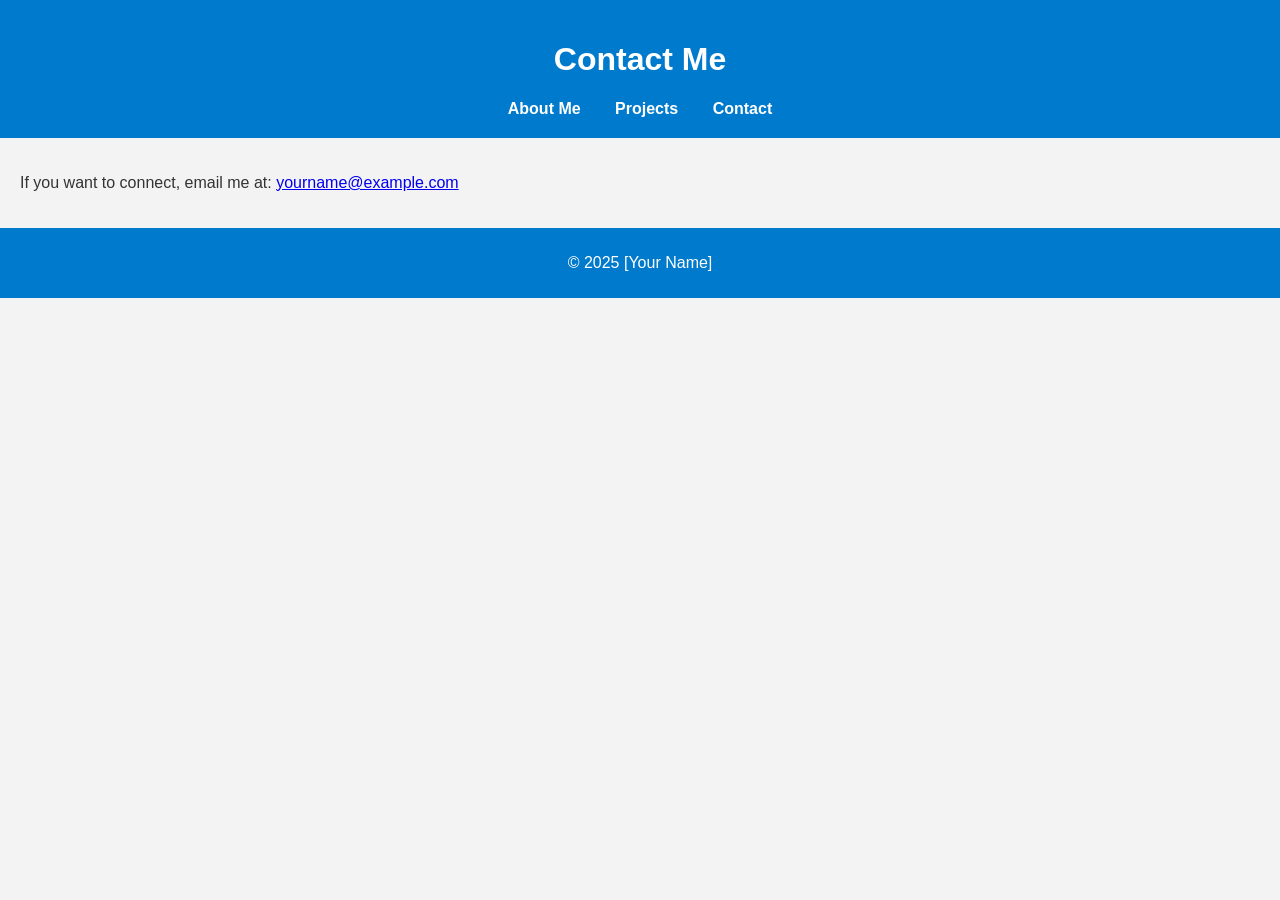
==== contact.html @ b0e456a1 "in" ====
<!DOCTYPE html>
<html lang="en">
<head>
  <meta charset="UTF-8">
  <title>Contact Me</title>
  <link rel="stylesheet" href="style.css">
</head>
<body>
  <header>
    <h1>Contact Me</h1>
    <nav>
      <a href="index.html">About Me</a>
      <a href="projects.html">Projects</a>
      <a href="contact.html">Contact</a>
    </nav>
  </header>

  <main>
    <section>
      <p>If you want to connect, email me at: <a href="mailto:yourname@example.com">yourname@example.com</a></p>
    </section>
  </main>

  <footer>
    <p>© 2025 [Your Name]</p>
  </footer>
</body>
</html>
---- style.css ----
body {
    font-family: Arial, sans-serif;
    background-color: #f3f3f3;
    margin: 0;
    padding: 0;
    color: #333;
  }
  
  header {
    background-color: #007acc;
    color: white;
    padding: 20px;
    text-align: center;
  }
  
  nav a {
    color: white;
    margin: 0 15px;
    text-decoration: none;
    font-weight: bold;
  }
  
  main {
    padding: 20px;
  }
  
  .project {
    background-color: white;
    margin: 10px 0;
    padding: 15px;
    border-radius: 8px;
    box-shadow: 0 0 5px rgba(0,0,0,0.1);
  }
  
  footer {
    background-color: #007acc;
    color: white;
    text-align: center;
    padding: 10px;
  }
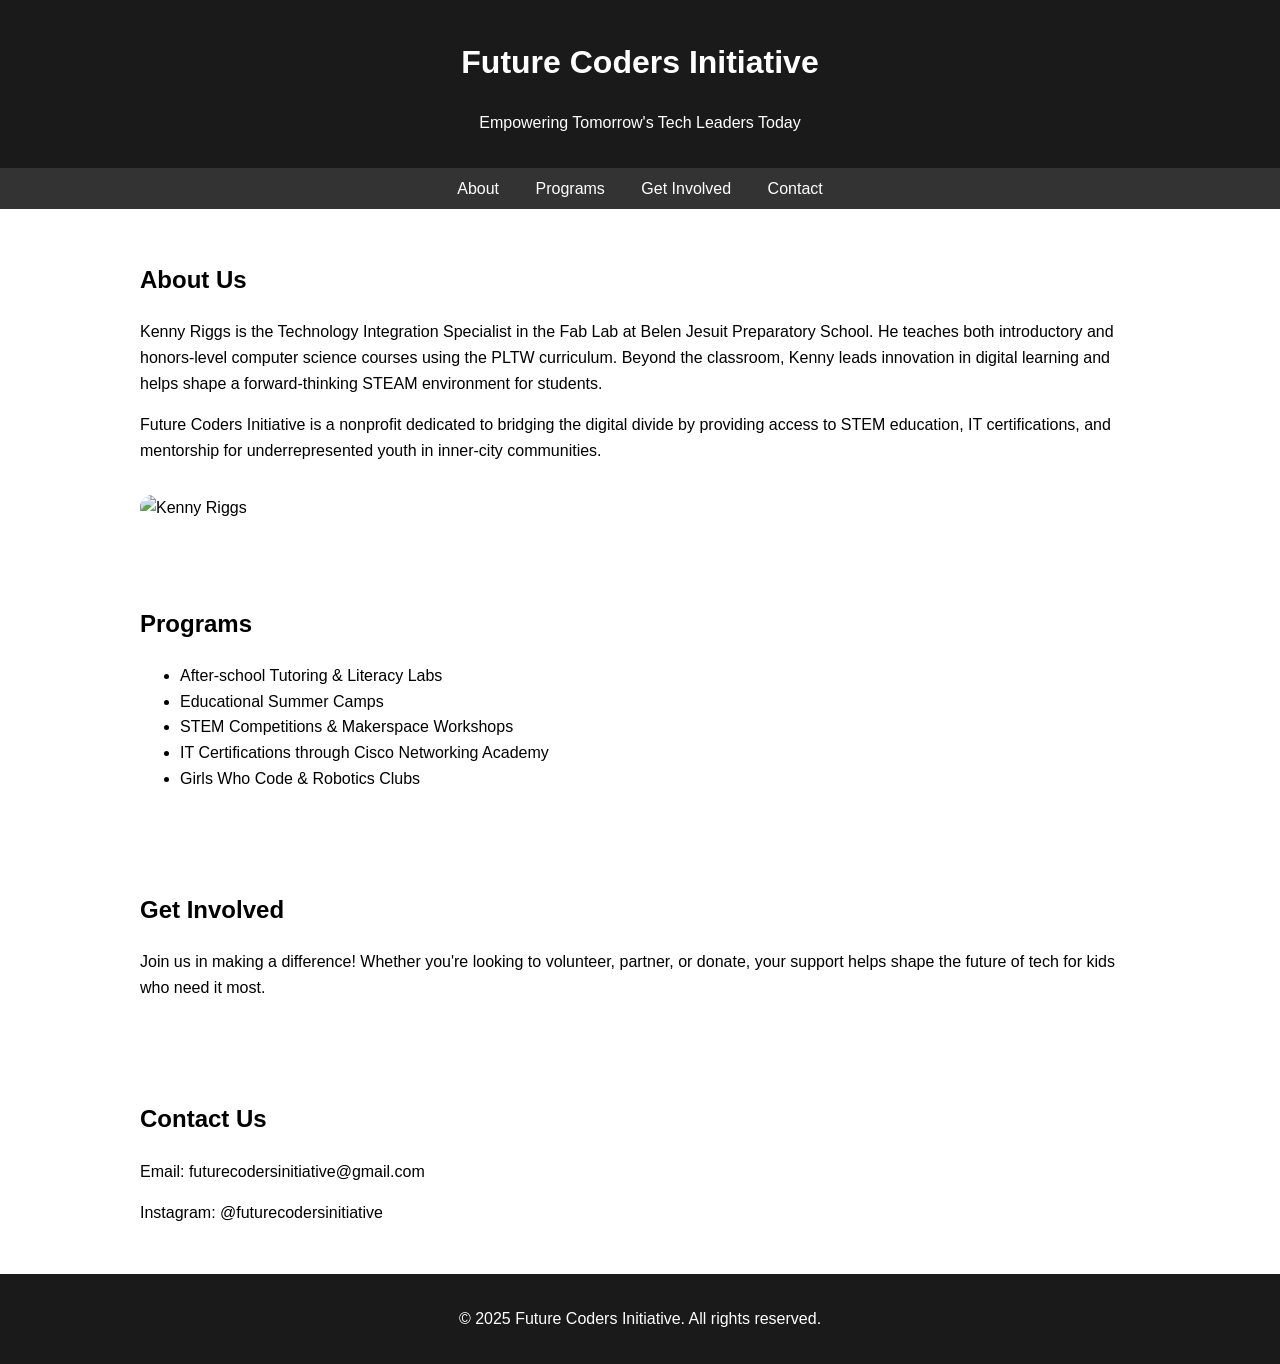
==== commit 8689b83f: "Update contact.html" ====
--- a/contact.html
+++ b/contact.html
@@ -1,28 +1,65 @@
 <!DOCTYPE html>
 <html lang="en">
 <head>
-  <meta charset="UTF-8">
-  <title>Contact Me</title>
-  <link rel="stylesheet" href="style.css">
+  <meta charset="UTF-8" />
+  <meta name="viewport" content="width=device-width, initial-scale=1.0" />
+  <title>Future Coders Initiative</title>
+  <style>
+    body { font-family: Arial, sans-serif; margin: 0; padding: 0; line-height: 1.6; }
+    header { background: #1a1a1a; color: #fff; padding: 1rem 2rem; text-align: center; }
+    nav { background: #333; padding: 0.5rem; text-align: center; }
+    nav a { color: #fff; margin: 0 1rem; text-decoration: none; }
+    nav a:hover { text-decoration: underline; }
+    section { padding: 2rem; }
+    footer { background: #1a1a1a; color: #fff; text-align: center; padding: 1rem; }
+    .container { max-width: 1000px; margin: auto; }
+    img.profile-pic { max-width: 200px; border-radius: 12px; margin-top: 1rem; }
+  </style>
 </head>
 <body>
   <header>
-    <h1>Contact Me</h1>
-    <nav>
-      <a href="index.html">About Me</a>
-      <a href="projects.html">Projects</a>
-      <a href="contact.html">Contact</a>
-    </nav>
+    <h1>Future Coders Initiative</h1>
+    <p>Empowering Tomorrow's Tech Leaders Today</p>
   </header>
-
-  <main>
-    <section>
-      <p>If you want to connect, email me at: <a href="mailto:yourname@example.com">yourname@example.com</a></p>
-    </section>
-  </main>
-
+  <nav>
+    <a href="#about">About</a>
+    <a href="#programs">Programs</a>
+    <a href="#get-involved">Get Involved</a>
+    <a href="#contact">Contact</a>
+  </nav>
+  <section id="about" class="container">
+    <h2>About Us</h2>
+    <p>
+      Kenny Riggs is the Technology Integration Specialist in the Fab Lab at Belen Jesuit Preparatory School. He teaches both introductory and honors-level computer science courses using the PLTW curriculum. Beyond the classroom, Kenny leads innovation in digital learning and helps shape a forward-thinking STEAM environment for students.
+    </p>
+    <p>
+      Future Coders Initiative is a nonprofit dedicated to bridging the digital divide by providing access to STEM education, IT certifications, and mentorship for underrepresented youth in inner-city communities.
+    </p>
+    <img src="A_digital_photograph_features_Kenny_Riggs,_an_Afri.png" alt="Kenny Riggs" class="profile-pic" />
+  </section>
+  <section id="programs" class="container">
+    <h2>Programs</h2>
+    <ul>
+      <li>After-school Tutoring & Literacy Labs</li>
+      <li>Educational Summer Camps</li>
+      <li>STEM Competitions & Makerspace Workshops</li>
+      <li>IT Certifications through Cisco Networking Academy</li>
+      <li>Girls Who Code & Robotics Clubs</li>
+    </ul>
+  </section>
+  <section id="get-involved" class="container">
+    <h2>Get Involved</h2>
+    <p>
+      Join us in making a difference! Whether you're looking to volunteer, partner, or donate, your support helps shape the future of tech for kids who need it most.
+    </p>
+  </section>
+  <section id="contact" class="container">
+    <h2>Contact Us</h2>
+    <p>Email: futurecodersinitiative@gmail.com</p>
+    <p>Instagram: @futurecodersinitiative</p>
+  </section>
   <footer>
-    <p>© 2025 [Your Name]</p>
+    <p>&copy; 2025 Future Coders Initiative. All rights reserved.</p>
   </footer>
 </body>
 </html>
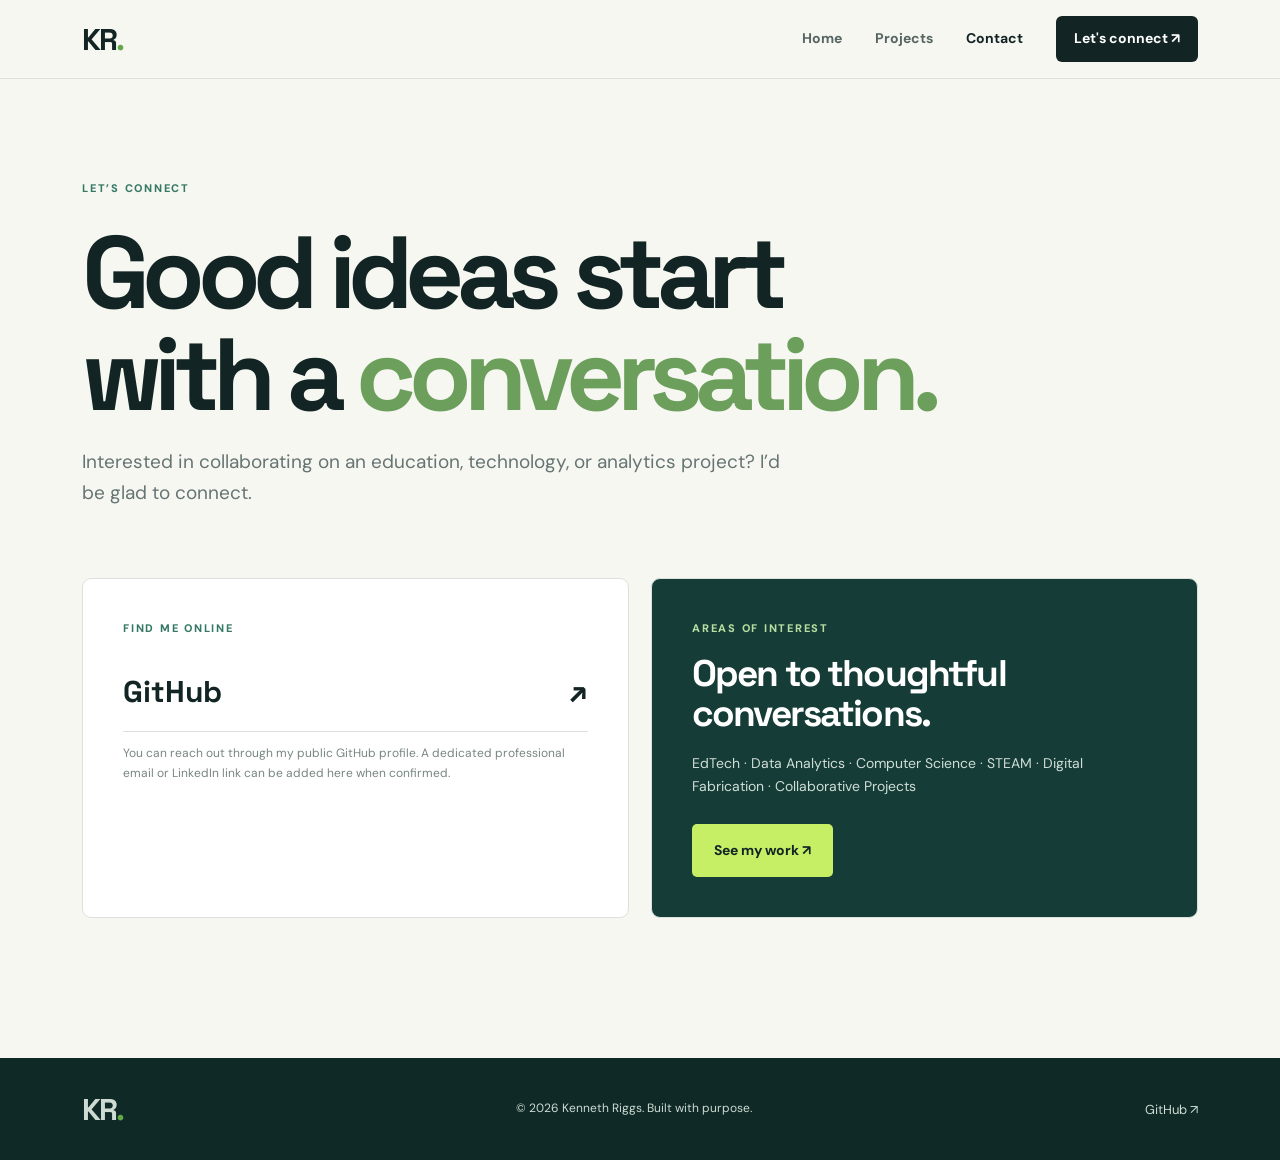
==== commit d1e048d9: "Add files via upload updated" ====
--- a/contact.html
+++ b/contact.html
@@ -1,65 +1 @@
-<!DOCTYPE html>
-<html lang="en">
-<head>
-  <meta charset="UTF-8" />
-  <meta name="viewport" content="width=device-width, initial-scale=1.0" />
-  <title>Future Coders Initiative</title>
-  <style>
-    body { font-family: Arial, sans-serif; margin: 0; padding: 0; line-height: 1.6; }
-    header { background: #1a1a1a; color: #fff; padding: 1rem 2rem; text-align: center; }
-    nav { background: #333; padding: 0.5rem; text-align: center; }
-    nav a { color: #fff; margin: 0 1rem; text-decoration: none; }
-    nav a:hover { text-decoration: underline; }
-    section { padding: 2rem; }
-    footer { background: #1a1a1a; color: #fff; text-align: center; padding: 1rem; }
-    .container { max-width: 1000px; margin: auto; }
-    img.profile-pic { max-width: 200px; border-radius: 12px; margin-top: 1rem; }
-  </style>
-</head>
-<body>
-  <header>
-    <h1>Future Coders Initiative</h1>
-    <p>Empowering Tomorrow's Tech Leaders Today</p>
-  </header>
-  <nav>
-    <a href="#about">About</a>
-    <a href="#programs">Programs</a>
-    <a href="#get-involved">Get Involved</a>
-    <a href="#contact">Contact</a>
-  </nav>
-  <section id="about" class="container">
-    <h2>About Us</h2>
-    <p>
-      Kenny Riggs is the Technology Integration Specialist in the Fab Lab at Belen Jesuit Preparatory School. He teaches both introductory and honors-level computer science courses using the PLTW curriculum. Beyond the classroom, Kenny leads innovation in digital learning and helps shape a forward-thinking STEAM environment for students.
-    </p>
-    <p>
-      Future Coders Initiative is a nonprofit dedicated to bridging the digital divide by providing access to STEM education, IT certifications, and mentorship for underrepresented youth in inner-city communities.
-    </p>
-    <img src="A_digital_photograph_features_Kenny_Riggs,_an_Afri.png" alt="Kenny Riggs" class="profile-pic" />
-  </section>
-  <section id="programs" class="container">
-    <h2>Programs</h2>
-    <ul>
-      <li>After-school Tutoring & Literacy Labs</li>
-      <li>Educational Summer Camps</li>
-      <li>STEM Competitions & Makerspace Workshops</li>
-      <li>IT Certifications through Cisco Networking Academy</li>
-      <li>Girls Who Code & Robotics Clubs</li>
-    </ul>
-  </section>
-  <section id="get-involved" class="container">
-    <h2>Get Involved</h2>
-    <p>
-      Join us in making a difference! Whether you're looking to volunteer, partner, or donate, your support helps shape the future of tech for kids who need it most.
-    </p>
-  </section>
-  <section id="contact" class="container">
-    <h2>Contact Us</h2>
-    <p>Email: futurecodersinitiative@gmail.com</p>
-    <p>Instagram: @futurecodersinitiative</p>
-  </section>
-  <footer>
-    <p>&copy; 2025 Future Coders Initiative. All rights reserved.</p>
-  </footer>
-</body>
-</html>
+<!doctype html><html lang="en"><head><meta charset="utf-8"><meta name="viewport" content="width=device-width,initial-scale=1"><meta name="description" content="Connect with Kenneth Riggs about education, technology, data, and collaboration."><title>Contact | Kenneth Riggs</title><link rel="stylesheet" href="style.css"></head><body><a class="skip" href="#main">Skip to content</a><header class="site-header"><div class="wrap nav"><a class="brand" href="index.html">KR<span>.</span></a><button id="menu-toggle" class="menu-toggle" aria-expanded="false" aria-controls="nav-links">Menu <span aria-hidden="true">☰</span></button><nav id="nav-links" class="nav-links" aria-label="Main navigation"><a href="index.html">Home</a><a href="projects.html">Projects</a><a class="active" href="contact.html">Contact</a><a class="nav-cta" href="contact.html">Let's connect ↗</a></nav></div></header><main id="main"><section class="page-hero wrap contact-intro"><div class="eyebrow">LET’S CONNECT</div><h1>Good ideas start with a <em>conversation.</em></h1><p>Interested in collaborating on an education, technology, or analytics project? I’d be glad to connect.</p></section><section class="wrap contact-layout"><div class="contact-panel"><span class="eyebrow">FIND ME ONLINE</span><a class="contact-link" href="https://github.com/kriggs0599" target="_blank" rel="noopener noreferrer"><span>GitHub</span><span>↗</span></a><p class="fine-print">You can reach out through my public GitHub profile. A dedicated professional email or LinkedIn link can be added here when confirmed.</p></div><div class="contact-panel highlight-panel"><span class="eyebrow">AREAS OF INTEREST</span><h2>Open to thoughtful conversations.</h2><p>EdTech · Data Analytics · Computer Science · STEAM · Digital Fabrication · Collaborative Projects</p><a class="btn light" href="projects.html">See my work ↗</a></div></section></main><footer class="footer"><div class="wrap footer-inner"><a class="brand" href="index.html">KR<span>.</span></a><p>© <span id="year">2026</span> Kenneth Riggs. Built with purpose.</p><a href="https://github.com/kriggs0599" target="_blank" rel="noopener noreferrer">GitHub ↗</a></div></footer><script src="script.js"></script></body></html>
--- a/style.css
+++ b/style.css
@@ -0,0 +1,2 @@
+@import url('https://fonts.googleapis.com/css2?family=DM+Sans:wght@400;500;600;700&family=Space+Grotesk:wght@400;500;600;700&display=swap');
+:root{--bg:#f7f7f2;--ink:#122524;--muted:#667573;--lime:#c7ef65;--teal:#123a36;--line:#dce2db;--white:#fff;--font:'DM Sans',sans-serif;--display:'Space Grotesk',sans-serif}*{box-sizing:border-box}html{scroll-behavior:smooth}body{margin:0;background:var(--bg);color:var(--ink);font-family:var(--font);line-height:1.65}a{color:inherit;text-decoration:none}button{font:inherit}.wrap{max-width:1180px;margin:auto;padding-inline:32px}.skip{position:absolute;top:-100px;left:12px;background:var(--lime);padding:8px 16px;z-index:99}.skip:focus{top:8px}.site-header{border-bottom:1px solid var(--line);background:rgba(247,247,242,.94);position:sticky;top:0;z-index:20;backdrop-filter:blur(14px)}.nav{height:78px;display:flex;align-items:center;justify-content:space-between}.brand{font:700 30px var(--display);letter-spacing:-2px}.brand span{color:#62a848}.nav-links{display:flex;align-items:center;gap:33px;font-size:14px;font-weight:700}.nav-links>a:not(.nav-cta){color:#566562}.nav-links>a:is(:hover,.active){color:var(--ink)}.nav-cta{padding:11px 18px;background:var(--ink);color:white;border-radius:6px}.menu-toggle{display:none;border:0;background:none;font-weight:700}.hero{display:grid;grid-template-columns:1.14fr 1fr;gap:35px;min-height:620px;align-items:center;padding-block:78px 86px}.eyebrow{color:#357965;letter-spacing:.16em;font-size:11px;font-weight:800;text-transform:uppercase;display:flex;align-items:center;gap:9px}.dot{display:inline-block;height:9px;width:9px;background:#64b97a;border-radius:50%;box-shadow:0 0 0 5px #dcefdc}.hero h1,.page-hero h1{font:700 clamp(65px,8vw,112px)/.99 var(--display);letter-spacing:-.075em;margin:25px 0 26px}.hero h1 em,.page-hero h1 em,h2 em{color:#6b9f5b;font-style:normal}.hero-lede{font-size:19px;line-height:1.75;color:#516461;max-width:575px}.hero-lede strong{color:var(--ink)}.actions{display:flex;gap:12px;margin:30px 0 65px;flex-wrap:wrap}.btn{display:inline-flex;align-items:center;justify-content:center;gap:24px;padding:15px 22px;border-radius:5px;font-weight:700;font-size:14px;transition:transform .2s,background .2s}.btn:hover,.nav-cta:hover{transform:translateY(-2px)}.btn.primary{background:var(--teal);color:white}.btn.secondary{border:1px solid #bbc7bf}.btn.light{background:var(--lime);color:var(--ink)}.hero-meta{display:flex;gap:36px;border-top:1px solid var(--line);padding-top:24px}.hero-meta div{display:flex;flex-direction:column;font-size:12px}.hero-meta strong{font:700 13px var(--display)}.hero-meta span{color:#71817e}.hero-art{height:475px;border-radius:12px;background:radial-gradient(circle at 50% 46%,#286359,#10332f 60%,#0d2928);position:relative;overflow:hidden;display:grid;place-items:center}.orbit{position:absolute;border:1px solid rgba(200,239,101,.19);border-radius:50%;width:350px;height:350px}.orbit-two{width:550px;height:550px}.art-center{border-radius:50%;height:245px;width:245px;background:#1d5148;border:1px solid #4e8071;display:flex;align-items:center;justify-content:center;flex-direction:column;box-shadow:0 0 0 20px rgba(220,255,196,.04)}.art-symbol{font:700 85px var(--display);color:#e9f7db;letter-spacing:-9px}.art-symbol span{color:var(--lime)}.art-caption{font:700 10px var(--display);color:#a3c8b4;letter-spacing:.25em}.art-tag{position:absolute;background:#e9f8d8;color:#225044;font:700 12px var(--display);letter-spacing:.08em;padding:10px 14px;box-shadow:0 8px 22px #0018}.art-tag span{color:#478a51;margin-left:15px}.tag-a{top:75px;left:35px;transform:rotate(-7deg)}.tag-b{right:22px;top:170px;transform:rotate(7deg)}.tag-c{bottom:70px;left:65px;transform:rotate(5deg)}.ticker{background:var(--lime);overflow:hidden}.ticker-inner{min-height:63px;display:flex;align-items:center;justify-content:space-between;gap:18px;white-space:nowrap;font:700 12px var(--display);letter-spacing:.12em}.ticker b{font-size:22px;color:#709d4c}.section{padding-block:104px}.section-head{display:flex;justify-content:space-between;align-items:end;gap:40px;margin-bottom:40px}.section-head h2,.banner-inner h2{font:700 clamp(34px,4vw,54px)/1.1 var(--display);letter-spacing:-.055em;margin:17px 0 0}.section-head>p{max-width:420px;color:var(--muted);margin:0}.about-grid{display:grid;grid-template-columns:repeat(3,1fr);gap:18px}.info-card{padding:32px;border:1px solid var(--line);border-radius:9px;background:#fff;min-height:245px}.card-icon{font:600 35px var(--display);color:#609960;margin-bottom:29px}.info-card h3,.credential h3{font:700 21px var(--display);letter-spacing:-.035em;margin:0 0 10px}.info-card p,.credential p{color:var(--muted);font-size:14px;margin:0}.featured{background:#eaf0e7}.inline-link{font-weight:800;font-size:14px;border-bottom:1px solid var(--ink);padding-bottom:5px}.project-grid{display:grid;grid-template-columns:repeat(2,1fr);gap:22px}.project-card{background:#fff;border-radius:8px;overflow:hidden;transition:transform .2s}.project-card:hover{transform:translateY(-5px)}.project-visual,.detail-image{height:285px;position:relative;display:flex;align-items:center;justify-content:center;overflow:hidden}.visual-vr{background:radial-gradient(circle,#285e51,#10362f)}.visual-data{background:radial-gradient(circle at 70% 0%,#d3f38a,#8ebbb3 65%,#568e8d)}.visual-robot{background:linear-gradient(135deg,#b9d8e0,#497d88)}.visual-label{position:absolute;bottom:20px;left:24px;color:#e3f2e6;font:700 10px var(--display);letter-spacing:.15em}.device{width:180px;height:200px;background:#d7ebe0;border:7px solid #a6bcb3;border-radius:8px 8px 3px 3px;box-shadow:22px 22px 0 #092922;transform:perspective(600px) rotateY(-12deg)}.device-top{height:20px;background:#87ab9c}.device-slots{display:grid;grid-template-columns:repeat(3,1fr);gap:10px;padding:22px 18px}.device-slots i{height:34px;background:#294d49;border-radius:7px;border-top:7px solid #508174}.device-bottom{text-align:center;font:700 11px var(--display);letter-spacing:.2em;color:#285046}.graph{height:190px;width:70%;display:flex;align-items:end;justify-content:space-around;gap:16px;border-bottom:3px solid #386b65;padding:0 12px}.graph span{flex:1;background:linear-gradient(#e7ff9d,#427e70);border-radius:5px 5px 0 0;box-shadow:8px 0 0 #ffffff33}.project-body{padding:25px 28px 32px}.project-kicker{color:#5b906c;font-size:11px;font-weight:800;letter-spacing:.12em}.project-body h3{font:700 27px var(--display);letter-spacing:-.04em;margin:7px 0}.project-body h3 span{float:right;color:#669464}.project-body p{color:var(--muted);font-size:14px;margin:0}.credentials{padding-bottom:115px}.credential-grid{border-top:1px solid var(--line)}.credential{display:grid;grid-template-columns:90px 1fr;padding:23px 0;border-bottom:1px solid var(--line)}.credential-number{color:#689a60;font:700 16px var(--display)}.credential p{max-width:700px}.contact-banner{background:#153c36;color:#fff;padding:70px 0}.banner-inner{display:flex;align-items:end;justify-content:space-between;gap:20px}.banner-inner .eyebrow{color:#b2d6ae}.banner-inner h2{max-width:650px}.banner-inner h2 em{color:var(--lime)}.footer{background:#0e2926;color:#cedbd3;padding:29px 0}.footer-inner{display:flex;align-items:center;justify-content:space-between;gap:20px}.footer p{font-size:12px}.footer a:last-child{font-size:13px}.page-hero{padding-top:100px;padding-bottom:80px}.page-hero h1{max-width:900px;margin-bottom:21px}.page-hero p{max-width:700px;font-size:19px;color:var(--muted)}.project-list{padding-bottom:110px}.project-detail{display:grid;grid-template-columns:1fr 1fr;gap:50px;align-items:center;margin-bottom:90px;scroll-margin-top:120px}.detail-image{height:350px;border-radius:10px}.detail-content h2,.highlight-panel h2{font:700 37px/1.1 var(--display);letter-spacing:-.05em;margin:17px 0}.detail-content>p{color:var(--muted)}.tag-row{display:flex;flex-wrap:wrap;gap:8px;margin:20px 0}.tag-row span{padding:6px 10px;border:1px solid #c9d9ce;border-radius:30px;font-size:12px;font-weight:700}.fine-print{font-size:12px!important;color:#788683!important}.robot-art{position:relative;width:200px;height:200px}.robot-head{width:120px;height:65px;background:#e6fcf6;border:8px solid #225f6d;border-radius:15px;display:flex;justify-content:space-around;align-items:center;margin:auto}.robot-head i{width:15px;height:15px;background:#2b797a;border-radius:50%}.robot-body{width:140px;height:100px;margin:5px auto;background:#1c4b56;border-radius:18px;color:#bdfa7b;text-align:center;font:700 38px/100px var(--display)}.robot-wheels{display:flex;justify-content:space-around}.robot-wheels i{background:#183943;border-radius:50%;height:25px;width:25px}.contact-intro{padding-bottom:50px}.contact-layout{display:grid;grid-template-columns:1fr 1fr;gap:22px;padding-bottom:140px}.contact-panel{background:#fff;border:1px solid var(--line);padding:40px;border-radius:9px;min-height:280px}.contact-link{font:700 30px var(--display);border-bottom:1px solid var(--line);display:flex;justify-content:space-between;padding:35px 0 20px}.highlight-panel{background:#153c36;color:#fff}.highlight-panel .eyebrow{color:#b8dfa2}.highlight-panel p{color:#d0ded8;font-size:14px;margin-bottom:26px}@media(max-width:850px){.hero{grid-template-columns:1fr}.hero-art{height:380px}.section-head{align-items:start;flex-direction:column;gap:15px}.project-detail{gap:25px}.ticker-inner{font-size:10px}.ticker-inner span:last-child{display:none}}@media(max-width:650px){.wrap{padding-inline:20px}.nav{height:67px}.menu-toggle{display:block}.nav-links{display:none;position:absolute;left:0;right:0;top:67px;background:var(--bg);padding:22px 20px;flex-direction:column;align-items:stretch;border-bottom:1px solid var(--line);gap:18px}.nav-links.is-open{display:flex}.hero{padding-block:60px}.hero h1,.page-hero h1{font-size:67px}.hero-lede,.page-hero p{font-size:16px}.hero-meta{gap:16px}.hero-art{height:335px}.art-center{height:190px;width:190px}.art-symbol{font-size:64px}.tag-a{left:12px}.tag-b{right:12px}.ticker-inner{justify-content:center}.ticker-inner span:nth-of-type(n+3),.ticker-inner b:nth-of-type(n+2){display:none}.section{padding-block:65px}.about-grid,.project-grid,.contact-layout,.project-detail{grid-template-columns:1fr}.info-card{min-height:0}.project-detail{margin-bottom:60px}.detail-image{height:285px}.banner-inner{align-items:start;flex-direction:column}.contact-banner{padding:55px 0}.footer-inner{flex-wrap:wrap}.page-hero{padding-block:65px 45px}.project-list{padding-bottom:40px}}@media(prefers-reduced-motion:reduce){html{scroll-behavior:auto}*{transition:none!important}}
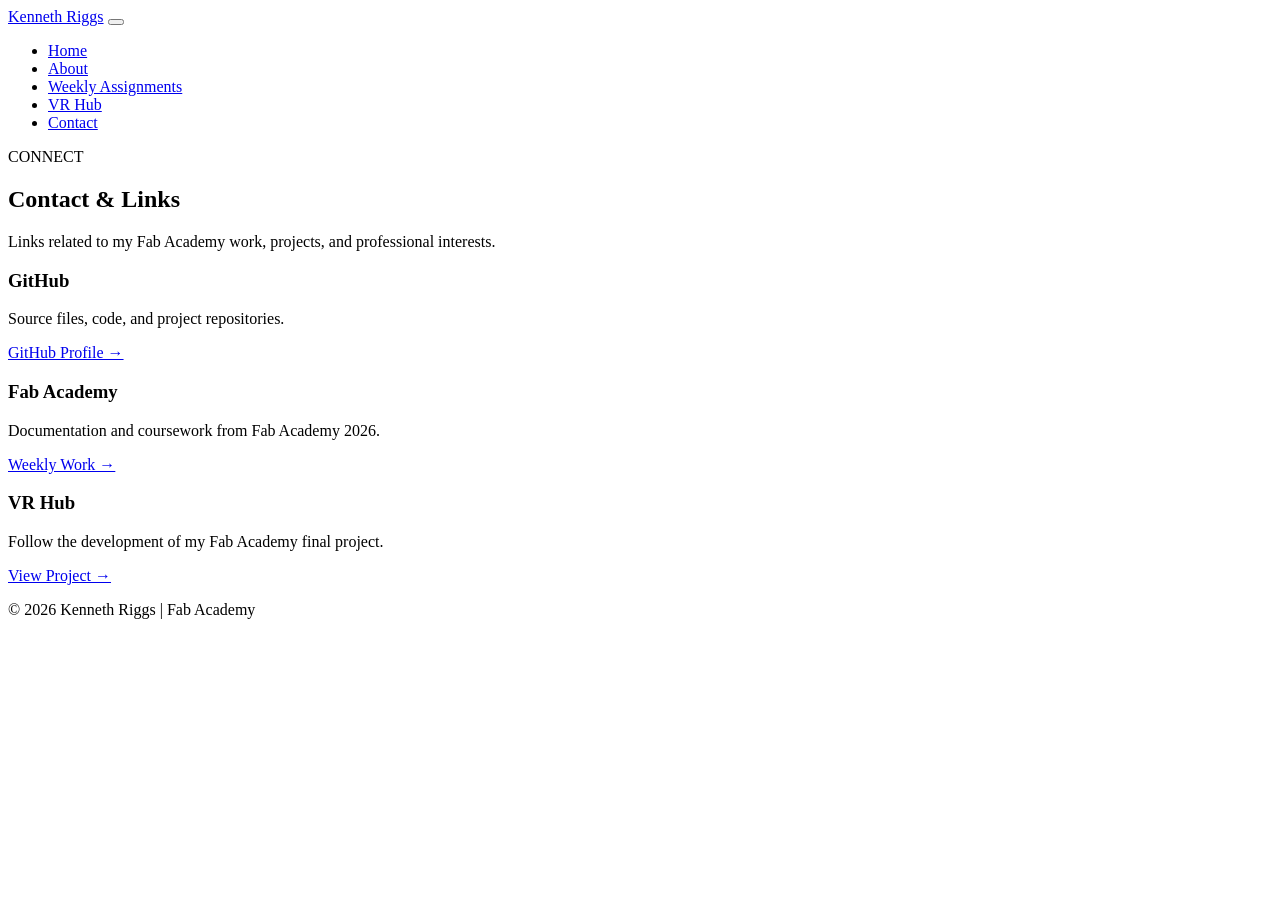
==== commit e155d164: "Add files via upload done" ====
--- a/contact.html
+++ b/contact.html
@@ -1 +1,93 @@
-<!doctype html><html lang="en"><head><meta charset="utf-8"><meta name="viewport" content="width=device-width,initial-scale=1"><meta name="description" content="Connect with Kenneth Riggs about education, technology, data, and collaboration."><title>Contact | Kenneth Riggs</title><link rel="stylesheet" href="style.css"></head><body><a class="skip" href="#main">Skip to content</a><header class="site-header"><div class="wrap nav"><a class="brand" href="index.html">KR<span>.</span></a><button id="menu-toggle" class="menu-toggle" aria-expanded="false" aria-controls="nav-links">Menu <span aria-hidden="true">☰</span></button><nav id="nav-links" class="nav-links" aria-label="Main navigation"><a href="index.html">Home</a><a href="projects.html">Projects</a><a class="active" href="contact.html">Contact</a><a class="nav-cta" href="contact.html">Let's connect ↗</a></nav></div></header><main id="main"><section class="page-hero wrap contact-intro"><div class="eyebrow">LET’S CONNECT</div><h1>Good ideas start with a <em>conversation.</em></h1><p>Interested in collaborating on an education, technology, or analytics project? I’d be glad to connect.</p></section><section class="wrap contact-layout"><div class="contact-panel"><span class="eyebrow">FIND ME ONLINE</span><a class="contact-link" href="https://github.com/kriggs0599" target="_blank" rel="noopener noreferrer"><span>GitHub</span><span>↗</span></a><p class="fine-print">You can reach out through my public GitHub profile. A dedicated professional email or LinkedIn link can be added here when confirmed.</p></div><div class="contact-panel highlight-panel"><span class="eyebrow">AREAS OF INTEREST</span><h2>Open to thoughtful conversations.</h2><p>EdTech · Data Analytics · Computer Science · STEAM · Digital Fabrication · Collaborative Projects</p><a class="btn light" href="projects.html">See my work ↗</a></div></section></main><footer class="footer"><div class="wrap footer-inner"><a class="brand" href="index.html">KR<span>.</span></a><p>© <span id="year">2026</span> Kenneth Riggs. Built with purpose.</p><a href="https://github.com/kriggs0599" target="_blank" rel="noopener noreferrer">GitHub ↗</a></div></footer><script src="script.js"></script></body></html>
+<!DOCTYPE html>
+<html lang="en">
+
+<head>
+<meta charset="UTF-8">
+<meta name="viewport" content="width=device-width, initial-scale=1.0">
+
+<title>Contact | Kenneth Riggs</title>
+
+<link rel="stylesheet" href="css/style.css">
+</head>
+
+<body>
+
+<header class="site-header">
+<div class="container nav-container">
+
+<a href="index.html" class="site-title">Kenneth Riggs</a>
+
+<button class="menu-toggle" aria-label="Toggle navigation">
+<span></span>
+<span></span>
+<span></span>
+</button>
+
+<ul class="nav-menu">
+<li><a href="index.html">Home</a></li>
+<li><a href="about.html">About</a></li>
+<li><a href="projects.html">Weekly Assignments</a></li>
+<li><a href="final-project.html">VR Hub</a></li>
+<li><a href="contact.html" class="active">Contact</a></li>
+</ul>
+
+</div>
+</header>
+
+<main>
+
+<section class="page-heading">
+<div class="container">
+
+<p class="eyebrow">CONNECT</p>
+
+<h1>Contact & Links</h1>
+
+<p>
+Links related to my Fab Academy work, projects,
+and professional interests.
+</p>
+
+</div>
+</section>
+
+<section>
+<div class="container">
+
+<div class="contact-grid">
+
+<div class="contact-card">
+<h3>GitHub</h3>
+<p>Source files, code, and project repositories.</p>
+<a href="#" class="text-link">GitHub Profile →</a>
+</div>
+
+<div class="contact-card">
+<h3>Fab Academy</h3>
+<p>Documentation and coursework from Fab Academy 2026.</p>
+<a href="projects.html" class="text-link">Weekly Work →</a>
+</div>
+
+<div class="contact-card">
+<h3>VR Hub</h3>
+<p>Follow the development of my Fab Academy final project.</p>
+<a href="final-project.html" class="text-link">View Project →</a>
+</div>
+
+</div>
+
+</div>
+</section>
+
+</main>
+
+<footer class="site-footer">
+<div class="container">
+<p>© 2026 Kenneth Riggs | Fab Academy</p>
+</div>
+</footer>
+
+<script src="js/script.js"></script>
+
+</body>
+</html>
